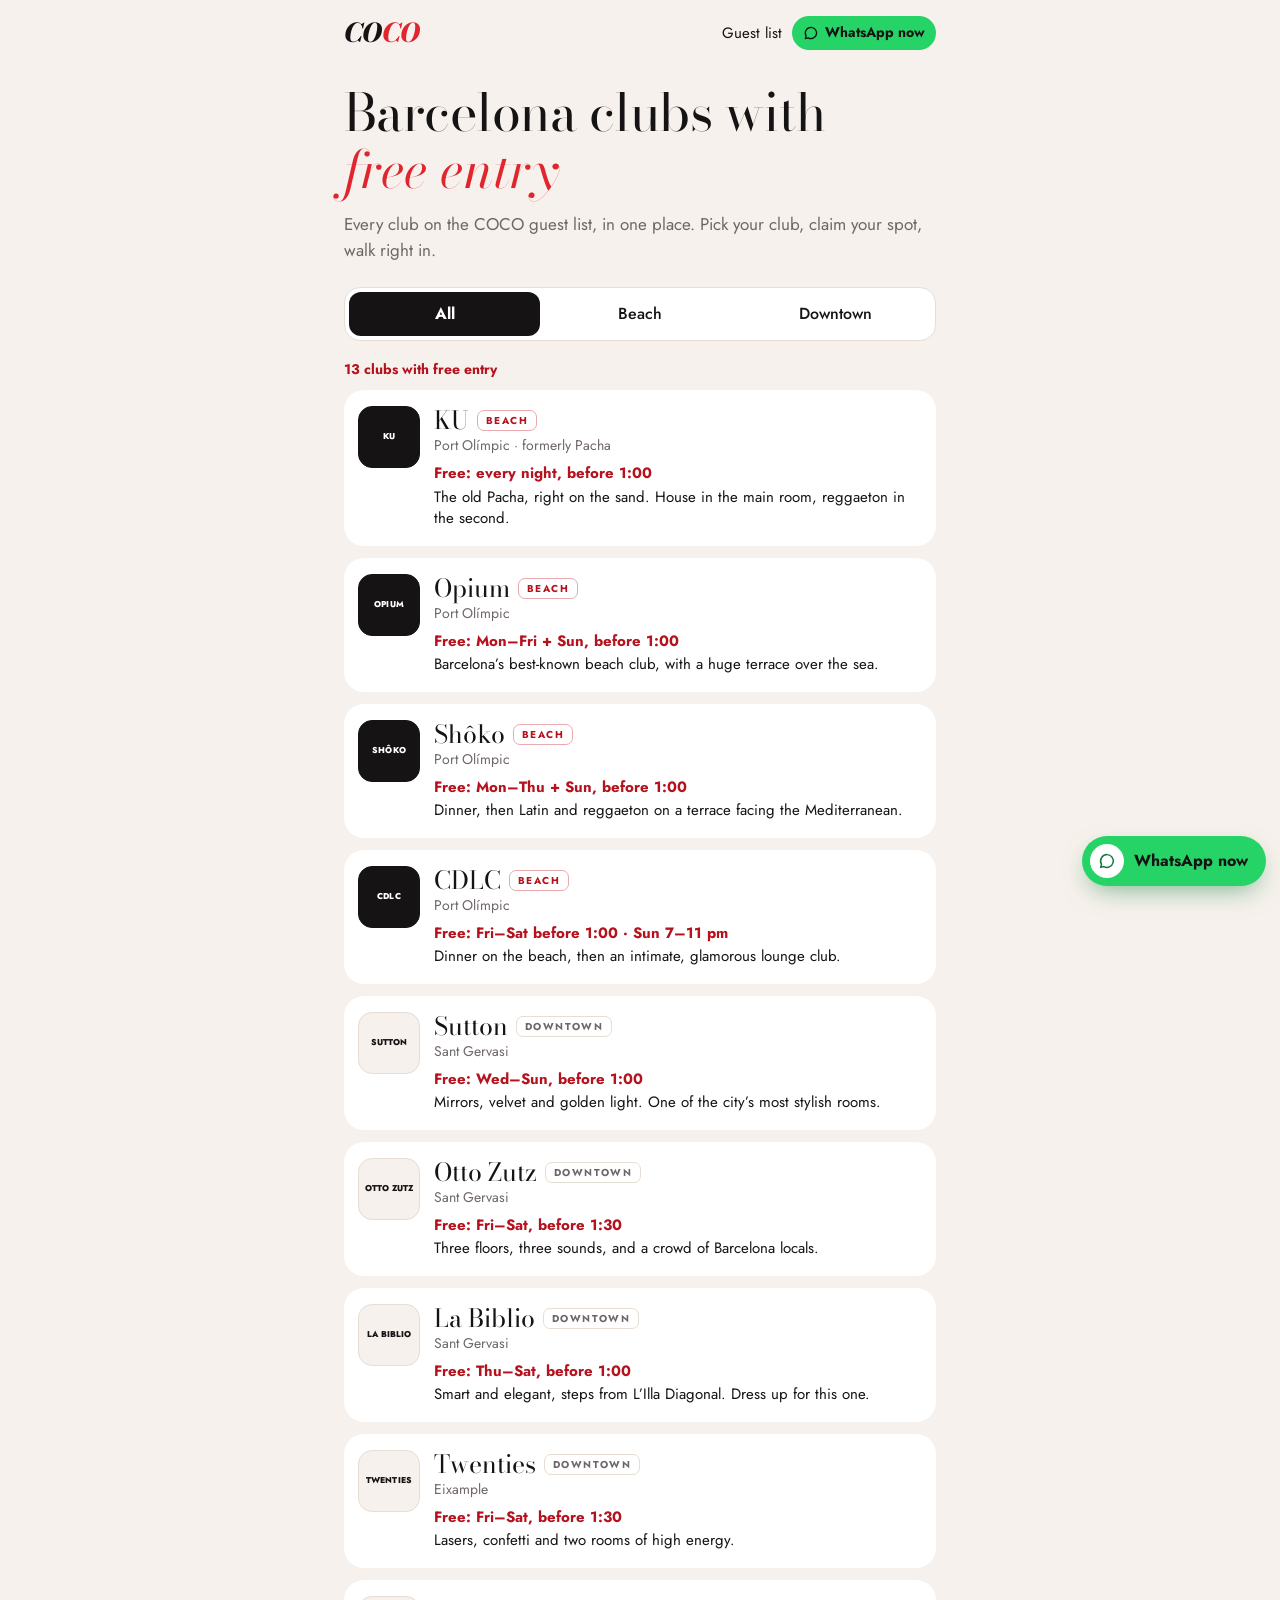
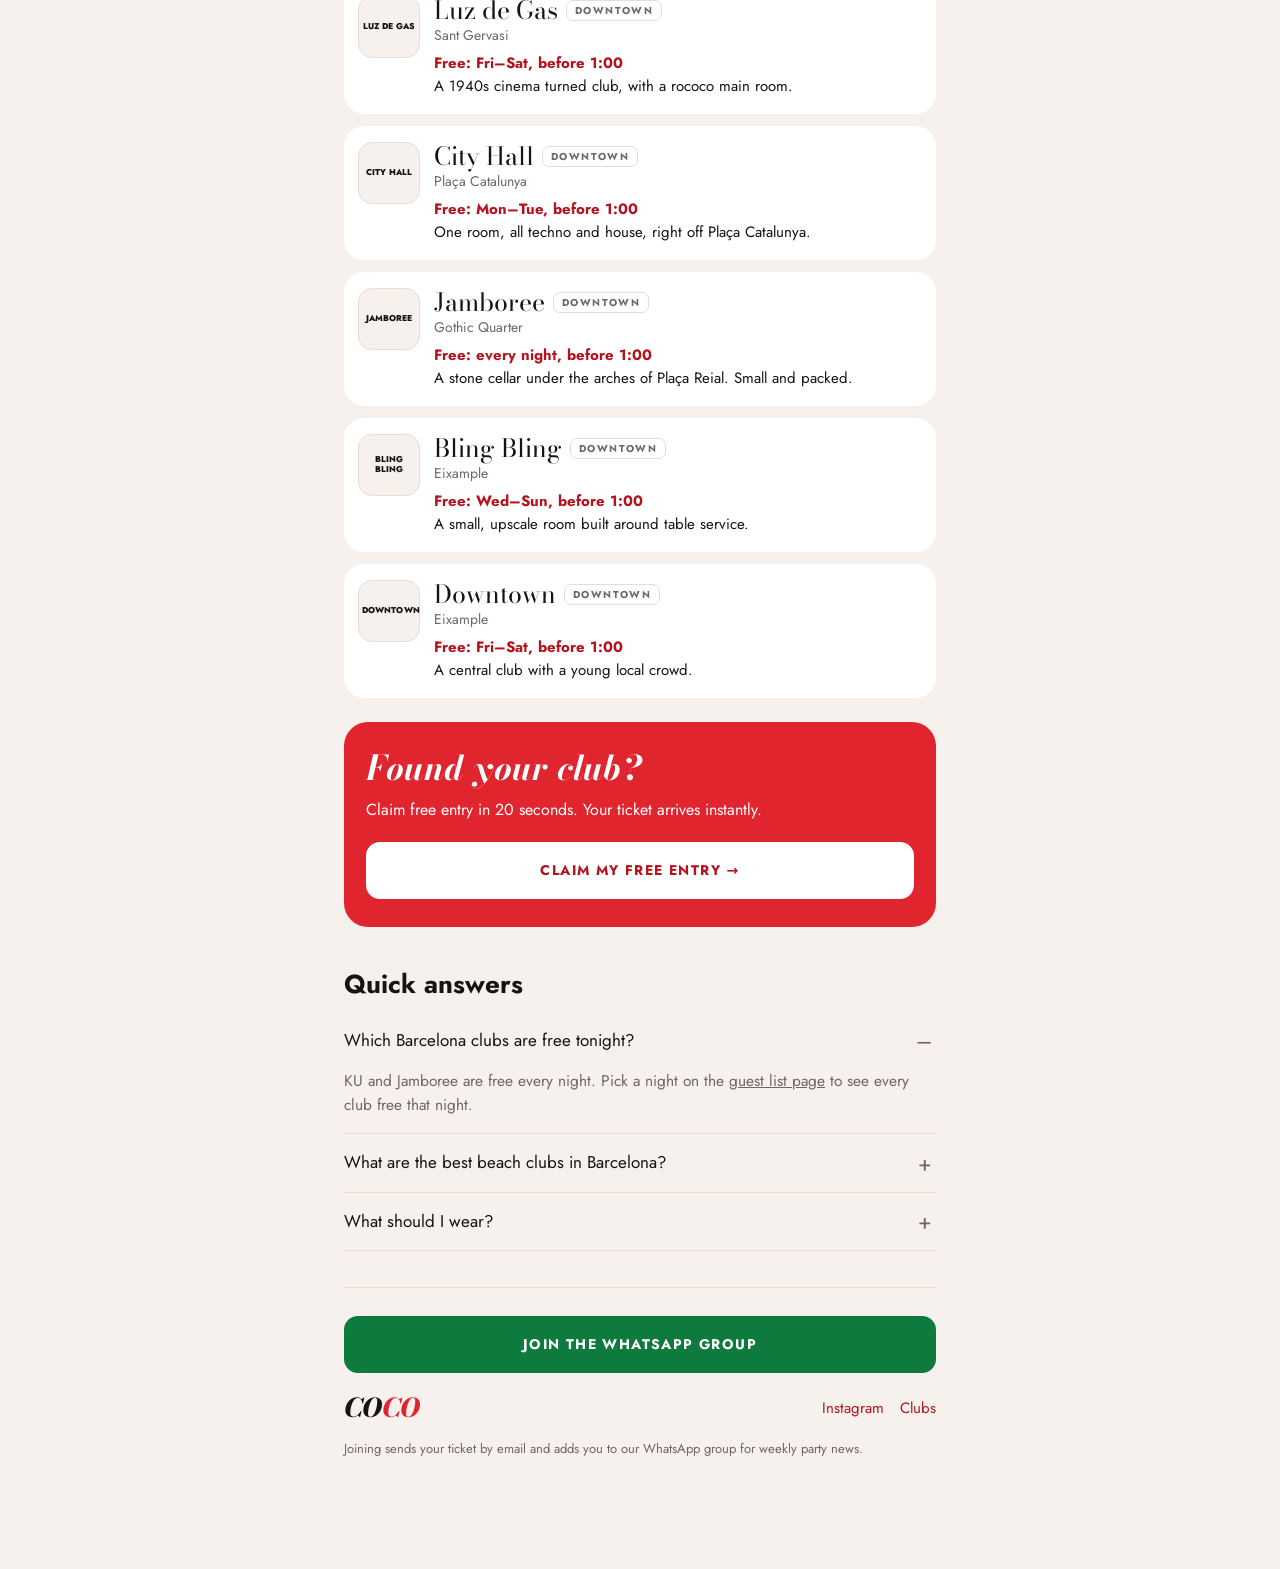
==== clubs.html @ f9b3ddb2 "Add files via upload" ====
<!doctype html>
<html lang="en">
<head>
  <meta charset="utf-8">
  <meta name="viewport" content="width=device-width, initial-scale=1, viewport-fit=cover">
  <title>Barcelona Clubs with Free Entry | Beach &amp; Downtown | COCO</title>
  <meta name="description" content="Every Barcelona club on the COCO guest list, beach and downtown, with free entry. Pick your club, claim your spot and walk right in.">
  <meta name="theme-color" content="#F6F1EC">
  <!-- Fonts: loaded from Google Fonts for now (see index.html). -->
  <link rel="preconnect" href="https://fonts.googleapis.com">
  <link rel="preconnect" href="https://fonts.gstatic.com" crossorigin>
  <link href="https://fonts.googleapis.com/css2?family=Bodoni+Moda:ital,opsz,wght@0,6..96,400..900;1,6..96,400..900&family=Jost:wght@400;500;600;700&display=swap" rel="stylesheet">
  <link rel="stylesheet" href="style.css">
</head>
<body>
  <svg width="0" height="0" style="position:absolute" aria-hidden="true" focusable="false">
    <symbol id="i-chat" viewBox="0 0 24 24"><path d="M12 3.5a8.5 8.5 0 0 0-7.3 12.9L3.5 20.5l4.2-1.1A8.5 8.5 0 1 0 12 3.5z" fill="none" stroke="currentColor" stroke-width="2" stroke-linejoin="round"/></symbol>
  </svg>

  <div class="wrap">
    <!-- 1. Top bar -->
    <header class="top">
      <a class="logo logo-sm" href="index.html" aria-label="COCO">CO<span class="logo-o">CO</span></a>
      <nav class="top-menu" aria-label="Main">
        <a href="index.html">Guest list</a>
        <a class="btn-wa" data-link="whatsapp" href="#"><svg aria-hidden="true"><use href="#i-chat"/></svg>WhatsApp now</a>
      </nav>
    </header>

    <main>
      <!-- 2. Top of page -->
      <h1 class="page-title">Barcelona clubs with <em>free entry</em></h1>
      <p class="page-intro">Every club on the COCO guest list, in one place. Pick your club, claim your spot, walk right in.</p>
      <div class="tabs" role="group" aria-label="Filter clubs">
        <button class="tab" type="button" data-tab="all" aria-pressed="true">All</button>
        <button class="tab" type="button" data-tab="beach" aria-pressed="false">Beach</button>
        <button class="tab" type="button" data-tab="downtown" aria-pressed="false">Downtown</button>
      </div>
      <p class="club-count" id="club-count" aria-live="polite">13 clubs with free entry</p>

      <!-- 3. The club cards. Logos are text tiles until the owner sends the real logos. -->
      <div id="club-cards">
        <article class="club-card" id="ku" data-type="beach">
          <div class="club-logo club-logo-beach" aria-hidden="true">KU</div>
          <div class="club-body">
            <h3 class="club-name">KU <span class="tag tag-beach">Beach</span></h3>
            <p class="club-area">Port Olímpic · formerly Pacha</p>
            <p class="club-free">Free: every night, before 1:00</p>
            <p class="club-blurb">The old Pacha, right on the sand. House in the main room, reggaeton in the second.</p>
          </div>
        </article>
        <article class="club-card" id="opium" data-type="beach">
          <div class="club-logo club-logo-beach" aria-hidden="true">Opium</div>
          <div class="club-body">
            <h3 class="club-name">Opium <span class="tag tag-beach">Beach</span></h3>
            <p class="club-area">Port Olímpic</p>
            <p class="club-free">Free: Mon–Fri + Sun, before 1:00</p>
            <p class="club-blurb">Barcelona’s best-known beach club, with a huge terrace over the sea.</p>
          </div>
        </article>
        <article class="club-card" id="shoko" data-type="beach">
          <div class="club-logo club-logo-beach" aria-hidden="true">Shôko</div>
          <div class="club-body">
            <h3 class="club-name">Shôko <span class="tag tag-beach">Beach</span></h3>
            <p class="club-area">Port Olímpic</p>
            <p class="club-free">Free: Mon–Thu + Sun, before 1:00</p>
            <p class="club-blurb">Dinner, then Latin and reggaeton on a terrace facing the Mediterranean.</p>
          </div>
        </article>
        <article class="club-card" id="cdlc" data-type="beach">
          <div class="club-logo club-logo-beach" aria-hidden="true">CDLC</div>
          <div class="club-body">
            <h3 class="club-name">CDLC <span class="tag tag-beach">Beach</span></h3>
            <p class="club-area">Port Olímpic</p>
            <p class="club-free">Free: Fri–Sat before 1:00 · Sun 7–11 pm</p>
            <p class="club-blurb">Dinner on the beach, then an intimate, glamorous lounge club.</p>
          </div>
        </article>
        <article class="club-card" id="sutton" data-type="downtown">
          <div class="club-logo" aria-hidden="true">Sutton</div>
          <div class="club-body">
            <h3 class="club-name">Sutton <span class="tag">Downtown</span></h3>
            <p class="club-area">Sant Gervasi</p>
            <p class="club-free">Free: Wed–Sun, before 1:00</p>
            <p class="club-blurb">Mirrors, velvet and golden light. One of the city’s most stylish rooms.</p>
          </div>
        </article>
        <article class="club-card" id="ottozutz" data-type="downtown">
          <div class="club-logo" aria-hidden="true">Otto Zutz</div>
          <div class="club-body">
            <h3 class="club-name">Otto Zutz <span class="tag">Downtown</span></h3>
            <p class="club-area">Sant Gervasi</p>
            <p class="club-free">Free: Fri–Sat, before 1:30</p>
            <p class="club-blurb">Three floors, three sounds, and a crowd of Barcelona locals.</p>
          </div>
        </article>
        <article class="club-card" id="labiblio" data-type="downtown">
          <div class="club-logo" aria-hidden="true">La Biblio</div>
          <div class="club-body">
            <h3 class="club-name">La Biblio <span class="tag">Downtown</span></h3>
            <p class="club-area">Sant Gervasi</p>
            <p class="club-free">Free: Thu–Sat, before 1:00</p>
            <p class="club-blurb">Smart and elegant, steps from L’Illa Diagonal. Dress up for this one.</p>
          </div>
        </article>
        <article class="club-card" id="twenties" data-type="downtown">
          <div class="club-logo" aria-hidden="true">Twenties</div>
          <div class="club-body">
            <h3 class="club-name">Twenties <span class="tag">Downtown</span></h3>
            <p class="club-area">Eixample</p>
            <p class="club-free">Free: Fri–Sat, before 1:30</p>
            <p class="club-blurb">Lasers, confetti and two rooms of high energy.</p>
          </div>
        </article>
        <article class="club-card" id="luzdegas" data-type="downtown">
          <div class="club-logo" aria-hidden="true">Luz de Gas</div>
          <div class="club-body">
            <h3 class="club-name">Luz de Gas <span class="tag">Downtown</span></h3>
            <p class="club-area">Sant Gervasi</p>
            <p class="club-free">Free: Fri–Sat, before 1:00</p>
            <p class="club-blurb">A 1940s cinema turned club, with a rococo main room.</p>
          </div>
        </article>
        <article class="club-card" id="cityhall" data-type="downtown">
          <div class="club-logo" aria-hidden="true">City Hall</div>
          <div class="club-body">
            <h3 class="club-name">City Hall <span class="tag">Downtown</span></h3>
            <p class="club-area">Plaça Catalunya</p>
            <p class="club-free">Free: Mon–Tue, before 1:00</p>
            <p class="club-blurb">One room, all techno and house, right off Plaça Catalunya.</p>
          </div>
        </article>
        <article class="club-card" id="jamboree" data-type="downtown">
          <div class="club-logo" aria-hidden="true">Jamboree</div>
          <div class="club-body">
            <h3 class="club-name">Jamboree <span class="tag">Downtown</span></h3>
            <p class="club-area">Gothic Quarter</p>
            <p class="club-free">Free: every night, before 1:00</p>
            <p class="club-blurb">A stone cellar under the arches of Plaça Reial. Small and packed.</p>
          </div>
        </article>
        <article class="club-card" id="blingbling" data-type="downtown">
          <div class="club-logo" aria-hidden="true">Bling Bling</div>
          <div class="club-body">
            <h3 class="club-name">Bling Bling <span class="tag">Downtown</span></h3>
            <p class="club-area">Eixample</p>
            <p class="club-free">Free: Wed–Sun, before 1:00</p>
            <p class="club-blurb">A small, upscale room built around table service.</p>
          </div>
        </article>
        <article class="club-card" id="downtown" data-type="downtown">
          <div class="club-logo" aria-hidden="true">Downtown</div>
          <div class="club-body">
            <h3 class="club-name">Downtown <span class="tag">Downtown</span></h3>
            <p class="club-area">Eixample</p>
            <p class="club-free">Free: Fri–Sat, before 1:00</p>
            <p class="club-blurb">A central club with a young local crowd.</p>
          </div>
        </article>
      </div>

      <!-- 4. Red box -->
      <section class="found" aria-labelledby="found-title">
        <h2 id="found-title">Found your club?</h2>
        <p>Claim free entry in 20 seconds. Your ticket arrives instantly.</p>
        <a class="btn btn-white" href="index.html#signup">Claim my free entry →</a>
      </section>

      <!-- 5. Quick answers -->
      <section class="faq" aria-labelledby="faq-title">
        <h2 id="faq-title">Quick answers</h2>
        <details open>
          <summary>Which Barcelona clubs are free tonight?</summary>
          <p>KU and Jamboree are free every night. Pick a night on the <a href="index.html#tonight">guest list page</a> to see every club free that night.</p>
        </details>
        <details>
          <summary>What are the best beach clubs in Barcelona?</summary>
          <p>KU, Opium, Shôko and CDLC, side by side in Port Olímpic on the Barceloneta seafront.</p>
        </details>
        <details>
          <summary>What should I wear?</summary>
          <p>Smart casual. Clean sneakers are fine; save the sportswear, flip-flops and beach shorts for the day.</p>
        </details>
      </section>
    </main>

    <!-- Bottom of page: same as the home page -->
    <footer class="foot">
      <a class="btn btn-green" data-link="group" href="#">Join the WhatsApp group</a>
      <div class="foot-bar">
        <span class="logo logo-sm">CO<span class="logo-o">CO</span></span>
        <nav class="foot-links" aria-label="Footer">
          <a data-link="instagram" href="#">Instagram</a>
          <a href="clubs.html">Clubs</a>
        </nav>
      </div>
      <p class="foot-small">Joining sends your ticket by email and adds you to our WhatsApp group for weekly party news.</p>
    </footer>
  </div>

  <a class="wa-float" data-link="whatsapp" href="#"><span class="wa-float-icon"><svg aria-hidden="true" width="18" height="18"><use href="#i-chat"/></svg></span>WhatsApp now</a>

  <script src="clubs-data.js"></script>
  <script src="page.js"></script>
</body>
</html>
---- style.css ----
/* COCO Guest List — light cream design from the developer handoff PDF (2026-10-19).
   Colours and fonts live in :root so they can be changed in one place. */
:root {
  --bg: #F6F1EC;          /* page background */
  --card: #FFFFFF;
  --ink: #161315;         /* text */
  --grey: #6E6668;        /* secondary text */
  --red: #E1252F;         /* red buttons, big red words */
  --red-text: #B5121D;    /* small red text (readable on cream) */
  --wa: #25D366;          /* WhatsApp green: top button and floating button */
  --wa-deep: #0E7A3E;     /* WhatsApp green: other buttons and text */
  --wa-tint: #E3F5E8;
  --line: #E6DDD5;
  --field: #F6F1EC;
  --error: #B5121D;
  --display: "Bodoni Moda", "Didot", "Bodoni 72", Georgia, serif;   /* COCO logo and club names */
  --sans: "Jost", "Century Gothic", "Segoe UI", system-ui, sans-serif;
  --gutter: 16px;
}

*, *::before, *::after { box-sizing: border-box; }
[hidden] { display: none !important; }
html { -webkit-text-size-adjust: 100%; scroll-behavior: smooth; }
body {
  margin: 0;
  min-height: 100vh;
  background: var(--bg);
  color: var(--ink);
  font: 400 17px/1.5 var(--sans);
  -webkit-font-smoothing: antialiased;
}
a { color: inherit; }
h1, h2, h3, p, ul, ol { margin: 0; }
ul, ol { padding: 0; list-style: none; }
button { font: inherit; color: inherit; }
:focus-visible { outline: 2px solid var(--ink); outline-offset: 3px; }
[id] { scroll-margin-top: 16px; }

.wrap { width: 100%; max-width: 600px; margin: 0 auto; padding: 0 var(--gutter); }

/* ---------- Logo ---------- */
/* font-optical-sizing off: at a big size Bodoni Moda would otherwise draw hairline-thin strokes. */
.logo { font-family: var(--display); font-style: italic; font-weight: 800; font-optical-sizing: none; letter-spacing: -0.02em; text-decoration: none; line-height: 1; }
.logo-o { color: var(--red); }
.logo-sm { font-size: 26px; }

/* ---------- Top bar ---------- */
.top { display: flex; flex-wrap: wrap; align-items: center; justify-content: space-between; gap: 10px 12px; padding: 16px 0 8px; }
.top-menu { display: flex; align-items: center; gap: 10px; font-size: 15px; }
.top-menu a:not(.btn-wa) { text-decoration: none; }
.top-menu a:not(.btn-wa):hover { text-decoration: underline; text-underline-offset: 4px; }
.btn-wa {
  display: inline-flex; align-items: center; gap: 6px;
  padding: 9px 11px; border-radius: 999px;
  background: var(--wa); color: var(--ink); font-weight: 700; font-size: 14px; line-height: 1.1; text-decoration: none;
  white-space: nowrap;
}
.btn-wa:hover { filter: brightness(0.96); }
.btn-wa svg { width: 16px; height: 16px; flex: none; }
.wa-float svg { width: 18px; height: 18px; flex: none; }

/* ---------- Top of the home page ---------- */
.hero { padding: 24px 0 8px; }
.badge {
  display: inline-flex; align-items: center; gap: 8px;
  padding: 7px 14px; border-radius: 999px; background: var(--card); border: 1px solid var(--line);
  font-size: 14px; font-weight: 700;
}
.badge-dot { width: 9px; height: 9px; border-radius: 50%; background: var(--red); }
.logo-xl { display: block; margin-top: 14px; font-size: clamp(96px, 31vw, 168px); }
.kicker { margin-top: 14px; font-size: 13px; letter-spacing: 0.4em; text-transform: uppercase; color: var(--grey); }
.headline { margin-top: 18px; font-size: clamp(27px, 7.4vw, 36px); font-weight: 700; line-height: 1.15; letter-spacing: -0.01em; }
.headline span { display: block; color: var(--red); }

/* ---------- Cards ---------- */
.card { margin-top: 24px; padding: 24px 18px; border-radius: 24px; background: var(--card); }
.card-title { font-size: 21px; font-weight: 700; line-height: 1.2; }
.card-sub { margin-top: 6px; font-size: 15px; color: var(--grey); }

/* ---------- Sign-up form ---------- */
.field { margin-top: 16px; }
label { display: block; margin-bottom: 6px; font-size: 12px; letter-spacing: 0.16em; text-transform: uppercase; color: var(--grey); }
input {
  display: block; width: 100%; padding: 16px 16px;
  border: 1px solid var(--line); border-radius: 14px; background: var(--field);
  color: var(--ink); font: 400 17px/1.3 var(--sans);
  -webkit-appearance: none; appearance: none;
}
input::placeholder { color: #8C8486; }
input:focus { outline: none; border-color: var(--ink); box-shadow: 0 0 0 3px rgba(22, 19, 21, 0.12); }
input[aria-invalid="true"] { border-color: var(--error); }
input:-webkit-autofill { -webkit-text-fill-color: var(--ink); -webkit-box-shadow: 0 0 0 1000px var(--field) inset; }
.err { margin-top: 6px; font-size: 14px; color: var(--error); }
.err:empty { display: none; }
/* Honeypot: off-screen, not display:none (some bots skip hidden fields) */
.hp { position: absolute; left: -10000px; width: 1px; height: 1px; overflow: hidden; }

.btn {
  position: relative; display: block; width: 100%;
  padding: 18px 12px; border: 0; border-radius: 14px;
  font-size: 14px; font-weight: 700; letter-spacing: 0.1em; text-transform: uppercase; text-align: center; text-decoration: none;
  cursor: pointer; transition: transform 0.12s ease, filter 0.2s ease;
}
.btn:hover { filter: brightness(0.95); }
.btn:active { transform: scale(0.99); }
.btn-red { background: var(--red); color: #fff; }
.btn-black { background: var(--ink); color: #fff; }
.btn-green { background: var(--wa-deep); color: #fff; }
.btn-white { background: #fff; color: var(--red-text); }
.btn[disabled] { cursor: progress; opacity: 0.85; }
#signup .btn { margin-top: 20px; }
.btn-spinner { display: none; width: 16px; height: 16px; margin-left: 10px; vertical-align: -3px; border: 2px solid rgba(255, 255, 255, 0.4); border-top-color: #fff; border-radius: 50%; animation: spin 0.8s linear infinite; }
.btn.is-loading .btn-spinner { display: inline-block; }
.note { margin-top: 14px; text-align: center; font-size: 15px; color: var(--grey); }
.form-msg { margin-top: 12px; text-align: center; font-size: 15px; }
.form-msg:empty { display: none; }
.form-msg.is-error { color: var(--error); }
.consent { margin-top: 14px; font-size: 12.5px; line-height: 1.45; color: var(--grey); text-align: center; }

.done { padding: 16px 0; text-align: center; outline: none; }
.done-mark { display: block; position: relative; width: 60px; height: 60px; margin: 0 auto 18px; border: 2px solid var(--wa-deep); border-radius: 50%; animation: pop 0.6s cubic-bezier(.2,.9,.3,1.3) both; }
.done-mark::after { content: ""; position: absolute; left: 21px; top: 12px; width: 12px; height: 24px; border-right: 3px solid var(--wa-deep); border-bottom: 3px solid var(--wa-deep); transform: rotate(45deg); }

/* ---------- Phone picker (intl-tel-input, themed to match) ---------- */
:root {
  --iti-hover-color: rgba(22, 19, 21, 0.06);
  --iti-border-color: var(--line);
  --iti-country-selector-bg: #fff;
  --iti-icon-color: var(--grey);
  --iti-arrow-padding: 9px;
  --iti-strict-reject-flash-color: rgba(225, 37, 47, 0.12);
}
.iti { display: block; width: 100%; }
.iti__selected-country { font: 500 17px/1.3 var(--sans); color: var(--ink); cursor: pointer; }
.iti__selected-country:focus-visible { outline: 2px solid var(--ink); outline-offset: -2px; border-radius: 14px 0 0 14px; }
.iti__selected-country-primary { padding: 0 var(--iti-arrow-padding) 0 14px; }
.iti__selected-dial-code { margin-left: 2px; padding-right: 10px; border-right: 1px solid var(--line); }
.iti__country-selector { color-scheme: light; color: var(--ink); font: 400 16px/1.4 var(--sans); border-radius: 12px; }
.iti--inline-country-selector .iti__country-selector,
.iti--detached-country-selector .iti__country-selector { border: 1px solid var(--line); box-shadow: 0 18px 44px -16px rgba(22, 19, 21, 0.35); }
.iti--inline-country-selector .iti__country-list { max-height: 240px; }
.iti__country-list { overflow-x: hidden; white-space: normal; }
.iti__country-name { min-width: 0; overflow-wrap: anywhere; }
.iti__search-input { background: transparent; color: var(--ink); font: 400 16px/1.4 var(--sans); } /* 16px or more stops iPhones zooming in */
.iti__search-input::placeholder { color: var(--grey); }
.iti__search-input:focus { outline: none; }
.iti__country { padding-top: 9px; padding-bottom: 9px; }
.iti__country .iti__dial-code { margin-left: 8px; color: var(--grey); }
.iti__no-results { color: var(--grey); }
.iti--fullscreen-popup.iti--detached-country-selector { background-color: rgba(22, 19, 21, 0.55); }

/* ---------- The 3 steps ---------- */
.steps { position: relative; display: grid; grid-template-columns: repeat(3, 1fr); gap: 8px; margin-top: 36px; text-align: center; }
.steps::before { content: ""; position: absolute; left: 16.7%; right: 16.7%; top: 26px; border-top: 2px dashed var(--red); }
.step-icon { position: relative; display: grid; place-items: center; width: 52px; height: 52px; margin: 0 auto 10px; border-radius: 50%; background: var(--red); }
.step-icon svg { width: 22px; height: 22px; fill: none; stroke: #fff; stroke-width: 2; stroke-linecap: round; stroke-linejoin: round; }
.step-no { font-size: 12px; font-weight: 700; letter-spacing: 0.2em; color: var(--red-text); }
.step-title { font-size: 16px; font-weight: 700; line-height: 1.2; }
.step-sub { margin-top: 2px; font-size: 13px; line-height: 1.25; color: var(--grey); }

/* ---------- Club tiles ---------- */
.group-head { display: flex; justify-content: space-between; align-items: baseline; gap: 8px; margin: 34px 0 12px; }
.group-title { font-size: 12px; font-weight: 700; letter-spacing: 0.16em; text-transform: uppercase; white-space: nowrap; }
.group-where { font-size: 13px; color: var(--grey); text-align: right; }
.tiles { display: grid; gap: 8px; }
.tiles-beach { grid-template-columns: repeat(4, 1fr); }
.tiles-down { grid-template-columns: repeat(3, 1fr); }
.tile {
  display: grid; place-items: center; min-height: 54px; padding: 8px 4px; border-radius: 14px;
  border: 1px solid var(--line); background: var(--card); color: var(--ink);
  font-size: 12px; font-weight: 700; letter-spacing: 0.1em; text-transform: uppercase; text-align: center; text-decoration: none; line-height: 1.2;
}
.tile-beach { background: var(--ink); border-color: var(--ink); color: #fff; }
.tile:hover { filter: brightness(0.94); }
.tile-all { display: inline-grid; margin-top: 8px; padding: 14px 18px; background: var(--ink); border-color: var(--ink); color: #fff; font-size: 13px; letter-spacing: 0.06em; }

/* ---------- Ticket preview: the real ticket image (the same file is emailed to guests) ---------- */
.section-label { margin: 38px 0 12px; font-size: 13px; font-weight: 700; letter-spacing: 0.22em; text-transform: uppercase; }
/* Sizes use the card's own width (cqw), so it keeps the PDF's proportions from a small phone to a computer. */
.ticket {
  container-type: inline-size; display: grid; grid-template-columns: 1fr 33%; align-items: center;
  aspect-ratio: 790 / 338; border-radius: 6.5cqw; background: var(--ink); color: #fff; overflow: hidden;
}
@supports not (container-type: inline-size) { .ticket { border-radius: 22px; } }
.ticket-main { padding: 4cqw 3cqw 4cqw 6.5cqw; }
.ticket-brand { display: flex; align-items: baseline; gap: 3cqw; }
.ticket-brand .logo { font-size: clamp(22px, 8cqw, 40px); }
.ticket-brand .logo-o { color: var(--red); }
.ticket-sub { font-size: clamp(9px, 3cqw, 13px); letter-spacing: 0.26em; color: #b7afb1; }
.ticket-label { display: block; font-size: clamp(8px, 2.6cqw, 11px); letter-spacing: 0.2em; text-transform: uppercase; color: #a79fa1; }
.ticket-guest { margin-top: 3.4cqw; }
.ticket-name { font-family: var(--display); font-size: clamp(24px, 9.6cqw, 44px); line-height: 1.1; }
.ticket-facts { display: flex; gap: 5.5cqw; margin-top: 2.4cqw; }
.ticket-free, .ticket-time { display: block; font-size: clamp(15px, 5.3cqw, 24px); font-weight: 700; line-height: 1.25; }
.ticket-free { color: #ff5a62; }
.ticket-side { display: grid; place-items: center; align-content: center; gap: 3cqw; align-self: stretch; border-left: 2px dashed #4a4446; padding: 2cqw; text-align: center; }
.ticket-side svg { width: 19.6cqw; height: 19.6cqw; border: 1px solid #2e2a2c; }
.ticket-side span { font-size: clamp(8px, 2.6cqw, 11px); letter-spacing: 0.16em; text-transform: uppercase; color: #b7afb1; }

/* ---------- "Where are you going tonight?" ---------- */
.days { display: grid; grid-template-columns: repeat(7, 1fr); gap: 5px; margin-top: 16px; }
.day {
  min-height: 44px; padding: 4px 0; border: 1px solid var(--line); border-radius: 12px; background: var(--bg);
  font-size: 13px; font-weight: 500; cursor: pointer;
}
.day[aria-pressed="true"] { background: var(--red); border-color: var(--red); color: #fff; font-weight: 700; }
.count { margin-top: 16px; font-size: 14px; font-weight: 700; color: var(--red-text); }
.rows { margin-top: 6px; }
.row { display: flex; justify-content: space-between; align-items: center; gap: 10px; padding: 13px 0; border-bottom: 1px solid var(--line); }
.row-name { display: flex; align-items: center; gap: 8px; min-width: 0; }
.row-club { font-family: var(--display); font-size: 22px; line-height: 1.15; }
.row-right { display: flex; align-items: center; gap: 10px; flex: none; }
.row-when { font-size: 14px; color: var(--grey); }
.pill { padding: 4px 8px; border-radius: 7px; background: var(--ink); color: #fff; font-size: 11px; font-weight: 700; letter-spacing: 0.12em; text-transform: uppercase; }
.tag {
  display: inline-block; padding: 2px 8px; border: 1px solid var(--line); border-radius: 7px;
  font-family: var(--sans); font-size: 10px; font-weight: 700; letter-spacing: 0.14em; text-transform: uppercase; color: var(--grey); line-height: 1.5;
}
.tag-beach { border-color: #E9A9AD; color: var(--red-text); }
.arrive { margin: 16px 0 20px; font-size: 15px; color: var(--grey); }

/* ---------- WhatsApp community ---------- */
.community { margin-top: 24px; padding: 22px 20px; border-radius: 24px; background: var(--wa-tint); color: #0b2a17; }
.community-head { display: flex; align-items: center; gap: 12px; }
.community-icon { display: grid; place-items: center; flex: none; width: 48px; height: 48px; border-radius: 50%; background: var(--wa); color: #0b2a17; }
.community-icon svg { width: 24px; height: 24px; }
.community-small { font-size: 12px; font-weight: 700; letter-spacing: 0.2em; text-transform: uppercase; color: var(--wa-deep); }
.community-title { font-size: 23px; font-weight: 700; line-height: 1.15; }
.community-text { margin: 14px 0 18px; font-size: 16px; line-height: 1.55; }

/* ---------- Questions ---------- */
.faq { margin-top: 38px; }
.faq h2 { margin-bottom: 8px; font-size: 26px; font-weight: 700; }
details { border-bottom: 1px solid var(--line); }
summary { position: relative; display: block; padding: 16px 32px 16px 0; font-size: 17px; cursor: pointer; list-style: none; }
summary::-webkit-details-marker { display: none; }
summary::after { content: "+"; position: absolute; right: 4px; top: 50%; transform: translateY(-50%); font-size: 22px; line-height: 1; color: var(--grey); }
details[open] > summary::after { content: "\2013"; }
details p { padding: 0 0 16px; font-size: 15.5px; line-height: 1.55; color: var(--grey); }

/* ---------- Bottom of the page ---------- */
.foot { margin-top: 36px; padding: 28px 0 calc(110px + env(safe-area-inset-bottom)); border-top: 1px solid var(--line); }
.foot-bar { display: flex; align-items: center; justify-content: space-between; gap: 16px; margin-top: 22px; }
.foot-links { display: flex; flex-wrap: wrap; justify-content: flex-end; gap: 6px 16px; font-size: 15px; color: var(--red-text); }
.foot-links a { text-decoration: none; }
.foot-links a:hover { text-decoration: underline; text-underline-offset: 4px; }
.foot-small { margin-top: 18px; font-size: 13px; line-height: 1.5; color: var(--grey); }

.wa-float {
  position: fixed; right: max(14px, env(safe-area-inset-right)); bottom: calc(14px + env(safe-area-inset-bottom)); z-index: 20;
  display: inline-flex; align-items: center; gap: 10px; padding: 8px 18px 8px 8px; border-radius: 999px;
  background: var(--wa); color: var(--ink); font-size: 16px; font-weight: 700; text-decoration: none;
  box-shadow: 0 10px 26px -8px rgba(14, 122, 62, 0.55);
}
.wa-float:hover { filter: brightness(0.96); }
.wa-float-icon { display: grid; place-items: center; width: 34px; height: 34px; border-radius: 50%; background: #fff; color: var(--wa-deep); }

.demo-badge { position: fixed; left: 50%; top: 10px; transform: translateX(-50%); margin: 0; padding: 6px 12px; border-radius: 99px; background: var(--ink); color: #fff; font-size: 12px; white-space: nowrap; z-index: 30; }

/* ---------- Clubs page ---------- */
.page-title { margin-top: 26px; font-family: var(--display); font-size: clamp(30px, 9vw, 52px); font-weight: 400; line-height: 1.1; letter-spacing: -0.01em; }
.page-title em { display: block; color: var(--red); }
.page-intro { margin-top: 14px; font-size: 17px; color: var(--grey); }
.tabs { display: grid; grid-template-columns: repeat(3, 1fr); gap: 4px; margin-top: 24px; padding: 4px; border: 1px solid var(--line); border-radius: 16px; background: var(--card); }
.tab { min-height: 44px; border: 0; border-radius: 12px; background: transparent; font-size: 16px; font-weight: 500; cursor: pointer; }
.tab[aria-pressed="true"] { background: var(--ink); color: #fff; font-weight: 700; }
.club-count { margin: 18px 0 10px; font-size: 14px; font-weight: 700; color: var(--red-text); }
.club-card { display: flex; gap: 14px; margin-bottom: 12px; padding: 16px 14px; border-radius: 20px; background: var(--card); }
.club-logo {
  display: grid; place-items: center; flex: none; width: 62px; height: 62px; padding: 3px; border-radius: 14px;
  background: var(--bg); border: 1px solid var(--line);
  font-size: 8.5px; font-weight: 800; letter-spacing: 0.01em; text-transform: uppercase; text-align: center; line-height: 1.15;
}
.club-logo-beach { background: var(--ink); border-color: var(--ink); color: #fff; }
.club-body { min-width: 0; }
.club-name { display: flex; flex-wrap: wrap; align-items: center; gap: 4px 8px; font-family: var(--display); font-size: 25px; font-weight: 400; line-height: 1.15; }
.club-area { font-size: 14px; color: var(--grey); }
.club-free { margin-top: 6px; font-size: 15px; font-weight: 700; color: var(--red-text); }
.club-blurb { margin-top: 2px; font-size: 15px; line-height: 1.45; }
.found { margin-top: 24px; padding: 28px 22px; border-radius: 24px; background: var(--red); color: #fff; }
.found h2 { font-family: var(--display); font-style: italic; font-size: 34px; font-weight: 700; line-height: 1.1; }
.found p { margin: 10px 0 20px; font-size: 16px; line-height: 1.5; }

/* ---------- Wider screens: the same single column, a little roomier ---------- */
@media (min-width: 700px) {
  :root { --gutter: 24px; }
  .wrap { max-width: 640px; }
  body { font-size: 18px; }
}

/* ---------- Motion ---------- */
@keyframes spin { to { transform: rotate(360deg); } }
@keyframes pop { from { opacity: 0; transform: scale(0.6); } to { opacity: 1; transform: none; } }
@media (prefers-reduced-motion: reduce) {
  html { scroll-behavior: auto; }
  *, *::before, *::after { animation: none !important; transition: none !important; }
}
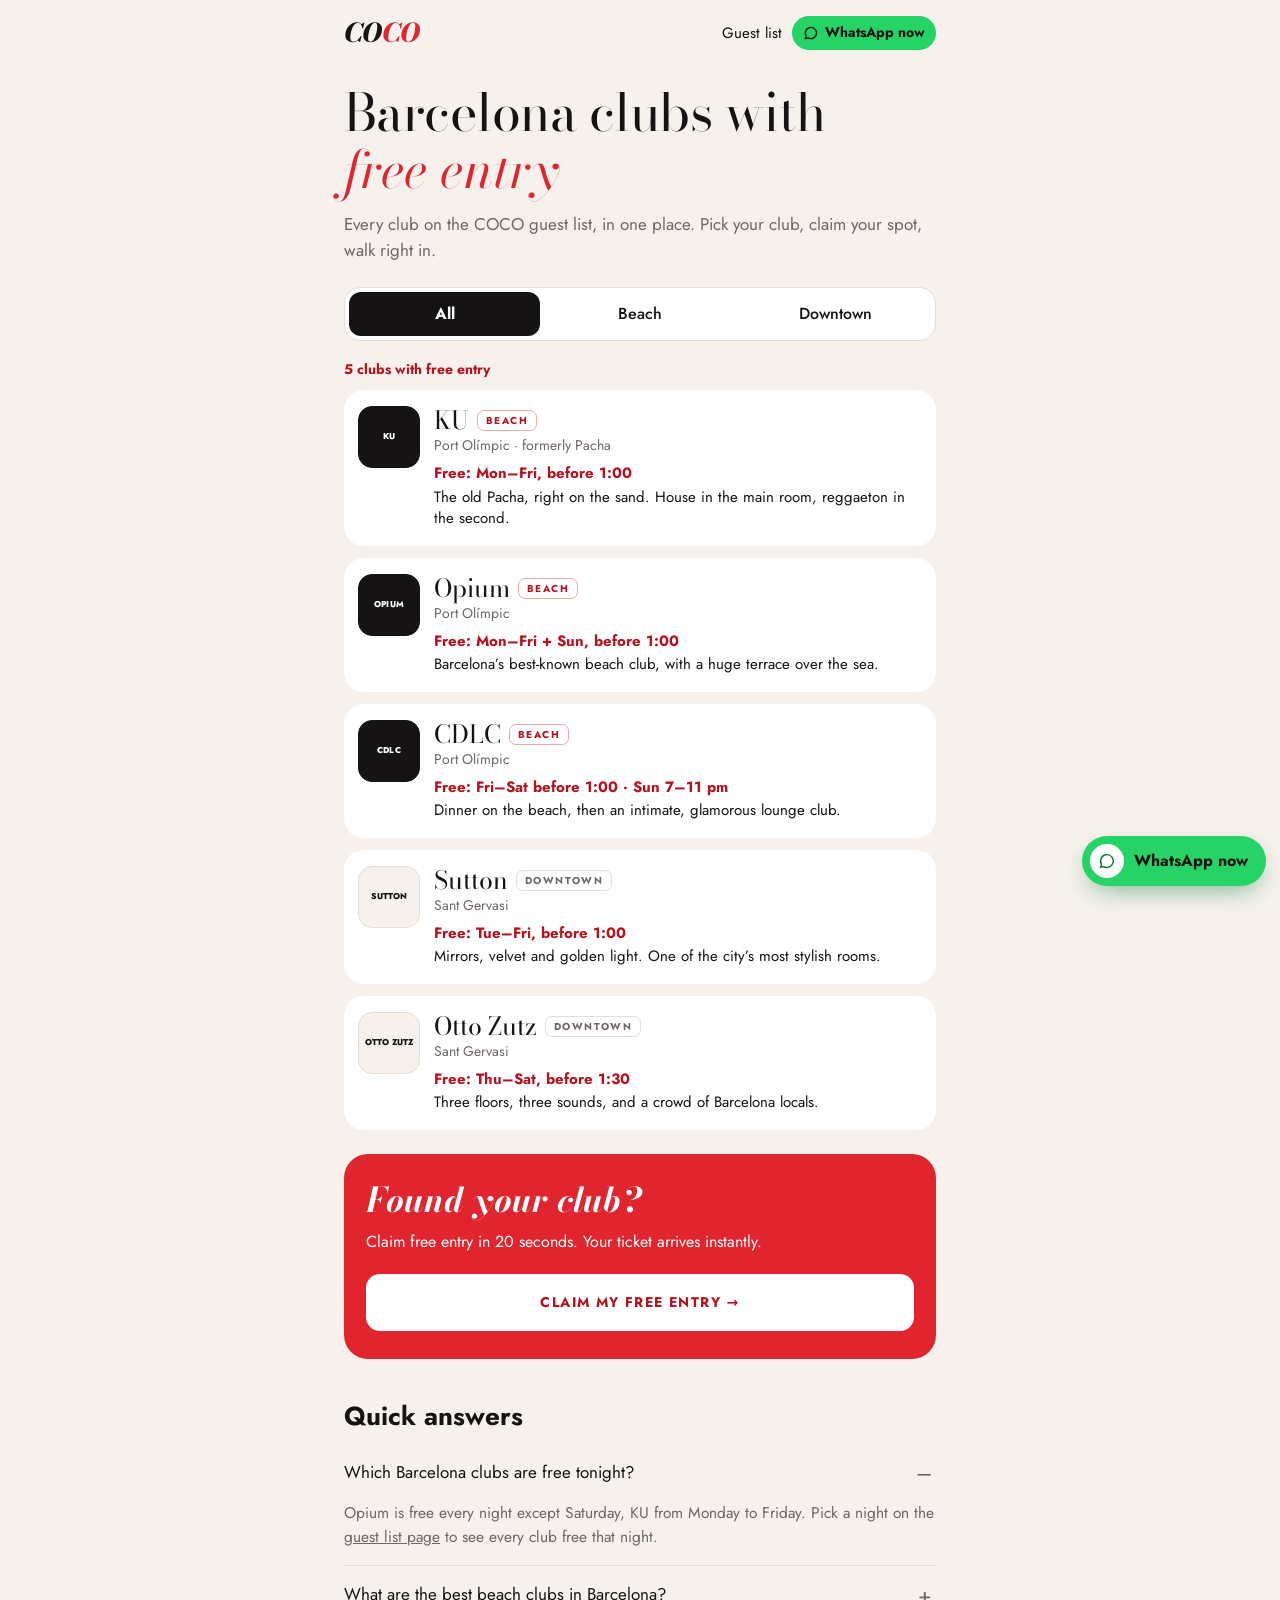
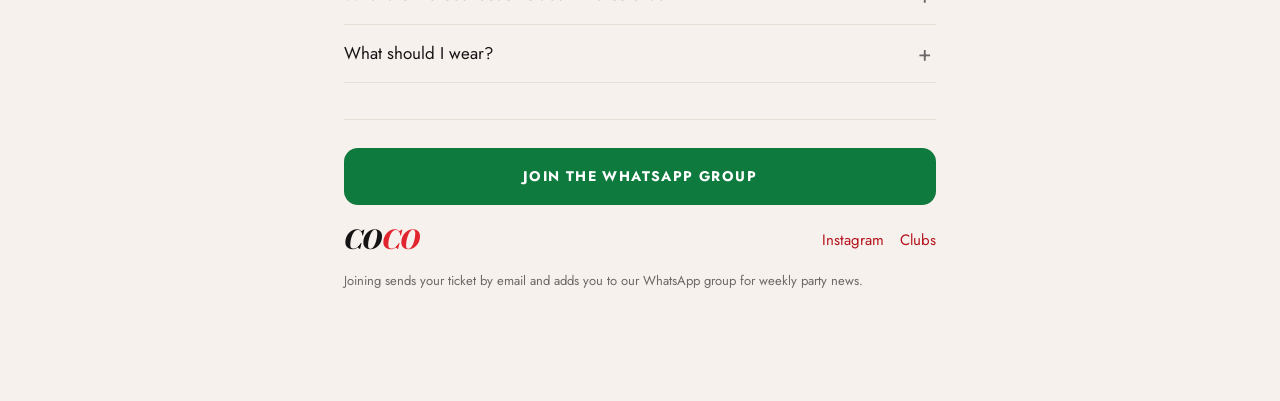
==== commit 61c00874: "5 clubs only + Nights with COCO photos - Clubs: KU, Opium, CDLC, Sutton, Otto Zutz with the new week" ====
--- a/clubs.html
+++ b/clubs.html
@@ -36,7 +36,7 @@
         <button class="tab" type="button" data-tab="beach" aria-pressed="false">Beach</button>
         <button class="tab" type="button" data-tab="downtown" aria-pressed="false">Downtown</button>
       </div>
-      <p class="club-count" id="club-count" aria-live="polite">13 clubs with free entry</p>
+      <p class="club-count" id="club-count" aria-live="polite">5 clubs with free entry</p>
 
       <!-- 3. The club cards. Logos are text tiles until the owner sends the real logos. -->
       <div id="club-cards">
@@ -45,7 +45,7 @@
           <div class="club-body">
             <h3 class="club-name">KU <span class="tag tag-beach">Beach</span></h3>
             <p class="club-area">Port Olímpic · formerly Pacha</p>
-            <p class="club-free">Free: every night, before 1:00</p>
+            <p class="club-free">Free: Mon–Fri, before 1:00</p>
             <p class="club-blurb">The old Pacha, right on the sand. House in the main room, reggaeton in the second.</p>
           </div>
         </article>
@@ -56,15 +56,6 @@
             <p class="club-area">Port Olímpic</p>
             <p class="club-free">Free: Mon–Fri + Sun, before 1:00</p>
             <p class="club-blurb">Barcelona’s best-known beach club, with a huge terrace over the sea.</p>
-          </div>
-        </article>
-        <article class="club-card" id="shoko" data-type="beach">
-          <div class="club-logo club-logo-beach" aria-hidden="true">Shôko</div>
-          <div class="club-body">
-            <h3 class="club-name">Shôko <span class="tag tag-beach">Beach</span></h3>
-            <p class="club-area">Port Olímpic</p>
-            <p class="club-free">Free: Mon–Thu + Sun, before 1:00</p>
-            <p class="club-blurb">Dinner, then Latin and reggaeton on a terrace facing the Mediterranean.</p>
           </div>
         </article>
         <article class="club-card" id="cdlc" data-type="beach">
@@ -81,7 +72,7 @@
           <div class="club-body">
             <h3 class="club-name">Sutton <span class="tag">Downtown</span></h3>
             <p class="club-area">Sant Gervasi</p>
-            <p class="club-free">Free: Wed–Sun, before 1:00</p>
+            <p class="club-free">Free: Tue–Fri, before 1:00</p>
             <p class="club-blurb">Mirrors, velvet and golden light. One of the city’s most stylish rooms.</p>
           </div>
         </article>
@@ -90,71 +81,8 @@
           <div class="club-body">
             <h3 class="club-name">Otto Zutz <span class="tag">Downtown</span></h3>
             <p class="club-area">Sant Gervasi</p>
-            <p class="club-free">Free: Fri–Sat, before 1:30</p>
+            <p class="club-free">Free: Thu–Sat, before 1:30</p>
             <p class="club-blurb">Three floors, three sounds, and a crowd of Barcelona locals.</p>
-          </div>
-        </article>
-        <article class="club-card" id="labiblio" data-type="downtown">
-          <div class="club-logo" aria-hidden="true">La Biblio</div>
-          <div class="club-body">
-            <h3 class="club-name">La Biblio <span class="tag">Downtown</span></h3>
-            <p class="club-area">Sant Gervasi</p>
-            <p class="club-free">Free: Thu–Sat, before 1:00</p>
-            <p class="club-blurb">Smart and elegant, steps from L’Illa Diagonal. Dress up for this one.</p>
-          </div>
-        </article>
-        <article class="club-card" id="twenties" data-type="downtown">
-          <div class="club-logo" aria-hidden="true">Twenties</div>
-          <div class="club-body">
-            <h3 class="club-name">Twenties <span class="tag">Downtown</span></h3>
-            <p class="club-area">Eixample</p>
-            <p class="club-free">Free: Fri–Sat, before 1:30</p>
-            <p class="club-blurb">Lasers, confetti and two rooms of high energy.</p>
-          </div>
-        </article>
-        <article class="club-card" id="luzdegas" data-type="downtown">
-          <div class="club-logo" aria-hidden="true">Luz de Gas</div>
-          <div class="club-body">
-            <h3 class="club-name">Luz de Gas <span class="tag">Downtown</span></h3>
-            <p class="club-area">Sant Gervasi</p>
-            <p class="club-free">Free: Fri–Sat, before 1:00</p>
-            <p class="club-blurb">A 1940s cinema turned club, with a rococo main room.</p>
-          </div>
-        </article>
-        <article class="club-card" id="cityhall" data-type="downtown">
-          <div class="club-logo" aria-hidden="true">City Hall</div>
-          <div class="club-body">
-            <h3 class="club-name">City Hall <span class="tag">Downtown</span></h3>
-            <p class="club-area">Plaça Catalunya</p>
-            <p class="club-free">Free: Mon–Tue, before 1:00</p>
-            <p class="club-blurb">One room, all techno and house, right off Plaça Catalunya.</p>
-          </div>
-        </article>
-        <article class="club-card" id="jamboree" data-type="downtown">
-          <div class="club-logo" aria-hidden="true">Jamboree</div>
-          <div class="club-body">
-            <h3 class="club-name">Jamboree <span class="tag">Downtown</span></h3>
-            <p class="club-area">Gothic Quarter</p>
-            <p class="club-free">Free: every night, before 1:00</p>
-            <p class="club-blurb">A stone cellar under the arches of Plaça Reial. Small and packed.</p>
-          </div>
-        </article>
-        <article class="club-card" id="blingbling" data-type="downtown">
-          <div class="club-logo" aria-hidden="true">Bling Bling</div>
-          <div class="club-body">
-            <h3 class="club-name">Bling Bling <span class="tag">Downtown</span></h3>
-            <p class="club-area">Eixample</p>
-            <p class="club-free">Free: Wed–Sun, before 1:00</p>
-            <p class="club-blurb">A small, upscale room built around table service.</p>
-          </div>
-        </article>
-        <article class="club-card" id="downtown" data-type="downtown">
-          <div class="club-logo" aria-hidden="true">Downtown</div>
-          <div class="club-body">
-            <h3 class="club-name">Downtown <span class="tag">Downtown</span></h3>
-            <p class="club-area">Eixample</p>
-            <p class="club-free">Free: Fri–Sat, before 1:00</p>
-            <p class="club-blurb">A central club with a young local crowd.</p>
           </div>
         </article>
       </div>
@@ -171,11 +99,11 @@
         <h2 id="faq-title">Quick answers</h2>
         <details open>
           <summary>Which Barcelona clubs are free tonight?</summary>
-          <p>KU and Jamboree are free every night. Pick a night on the <a href="index.html#tonight">guest list page</a> to see every club free that night.</p>
+          <p>Opium is free every night except Saturday, KU from Monday to Friday. Pick a night on the <a href="index.html#tonight">guest list page</a> to see every club free that night.</p>
         </details>
         <details>
           <summary>What are the best beach clubs in Barcelona?</summary>
-          <p>KU, Opium, Shôko and CDLC, side by side in Port Olímpic on the Barceloneta seafront.</p>
+          <p>KU, Opium and CDLC, side by side in Port Olímpic on the Barceloneta seafront.</p>
         </details>
         <details>
           <summary>What should I wear?</summary>
--- a/style.css
+++ b/style.css
@@ -163,8 +163,8 @@
 .group-title { font-size: 12px; font-weight: 700; letter-spacing: 0.16em; text-transform: uppercase; white-space: nowrap; }
 .group-where { font-size: 13px; color: var(--grey); text-align: right; }
 .tiles { display: grid; gap: 8px; }
-.tiles-beach { grid-template-columns: repeat(4, 1fr); }
-.tiles-down { grid-template-columns: repeat(3, 1fr); }
+.tiles-beach { grid-template-columns: repeat(3, 1fr); }
+.tiles-down { grid-template-columns: repeat(2, 1fr); }
 .tile {
   display: grid; place-items: center; min-height: 54px; padding: 8px 4px; border-radius: 14px;
   border: 1px solid var(--line); background: var(--card); color: var(--ink);
@@ -173,6 +173,27 @@
 .tile-beach { background: var(--ink); border-color: var(--ink); color: #fff; }
 .tile:hover { filter: brightness(0.94); }
 .tile-all { display: inline-grid; margin-top: 8px; padding: 14px 18px; background: var(--ink); border-color: var(--ink); color: #fff; font-size: 13px; letter-spacing: 0.06em; }
+
+/* ---------- Nights with COCO: photos of past events, swiped sideways (each opens the form) ---------- */
+.shots {
+  display: flex; gap: 8px; overflow-x: auto; scroll-snap-type: x mandatory; scroll-behavior: smooth;
+  margin: 0 calc(-1 * var(--gutter)); padding: 0 var(--gutter); scroll-padding: 0 var(--gutter);
+  scrollbar-width: none; overscroll-behavior-x: contain;
+}
+.shots::-webkit-scrollbar { display: none; }
+.shot { flex: 0 0 62%; max-width: 240px; aspect-ratio: 4 / 5; border-radius: 20px; overflow: hidden; scroll-snap-align: start; background: var(--line); }
+.shot img { display: block; width: 100%; height: 100%; object-fit: cover; }
+.shots-nav { display: none; gap: 6px; }
+.shots-btn {
+  width: 34px; height: 34px; padding: 0; border: 1px solid var(--line); border-radius: 50%;
+  background: var(--card); color: var(--ink); font-size: 20px; line-height: 1; cursor: pointer;
+}
+.shots-btn:hover { filter: brightness(0.94); }
+/* Phones swipe; computers with a mouse get the ‹ › buttons instead of the "swipe →" hint. */
+@media (hover: hover) and (pointer: fine) {
+  .shots-hint { display: none; }
+  .shots-nav { display: flex; }
+}
 
 /* ---------- Ticket preview: the real ticket image (the same file is emailed to guests) ---------- */
 .section-label { margin: 38px 0 12px; font-size: 13px; font-weight: 700; letter-spacing: 0.22em; text-transform: uppercase; }
@@ -292,6 +313,6 @@
 @keyframes spin { to { transform: rotate(360deg); } }
 @keyframes pop { from { opacity: 0; transform: scale(0.6); } to { opacity: 1; transform: none; } }
 @media (prefers-reduced-motion: reduce) {
-  html { scroll-behavior: auto; }
+  html, .shots { scroll-behavior: auto; }
   *, *::before, *::after { animation: none !important; transition: none !important; }
 }
